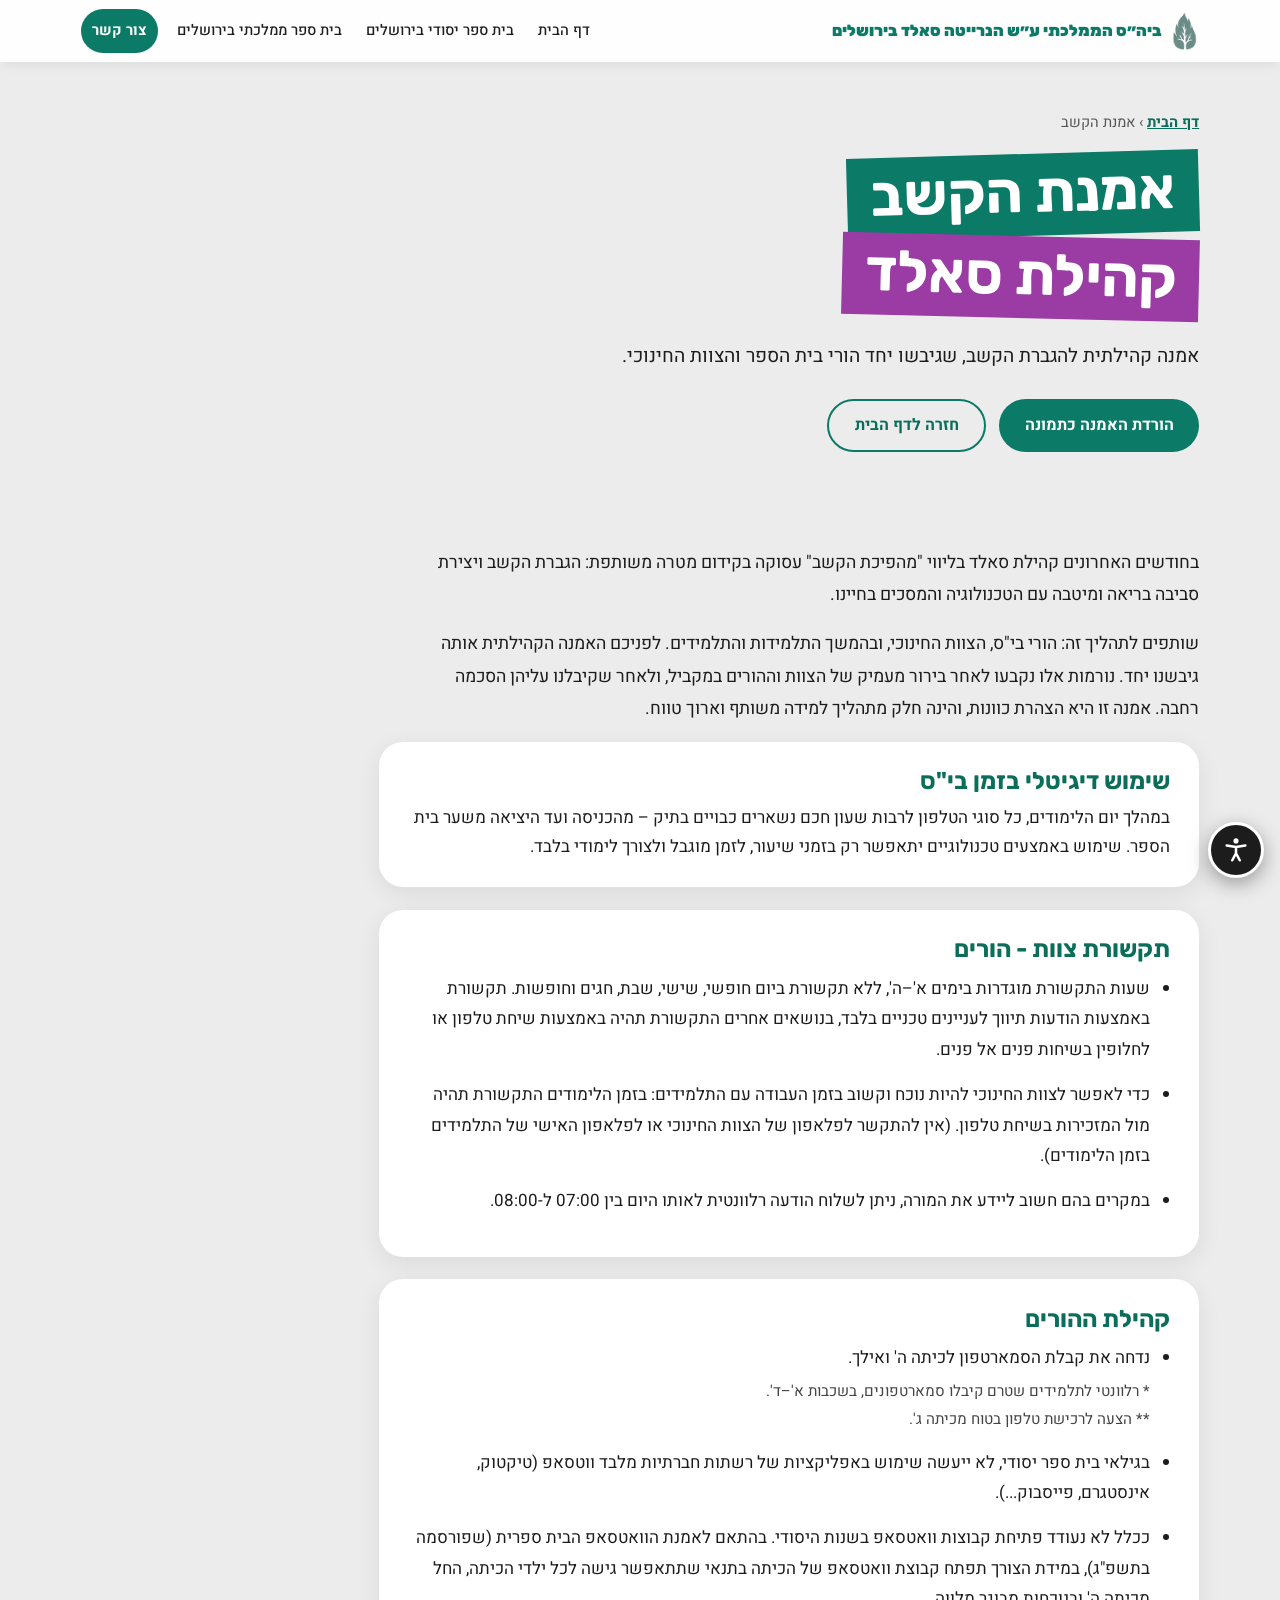
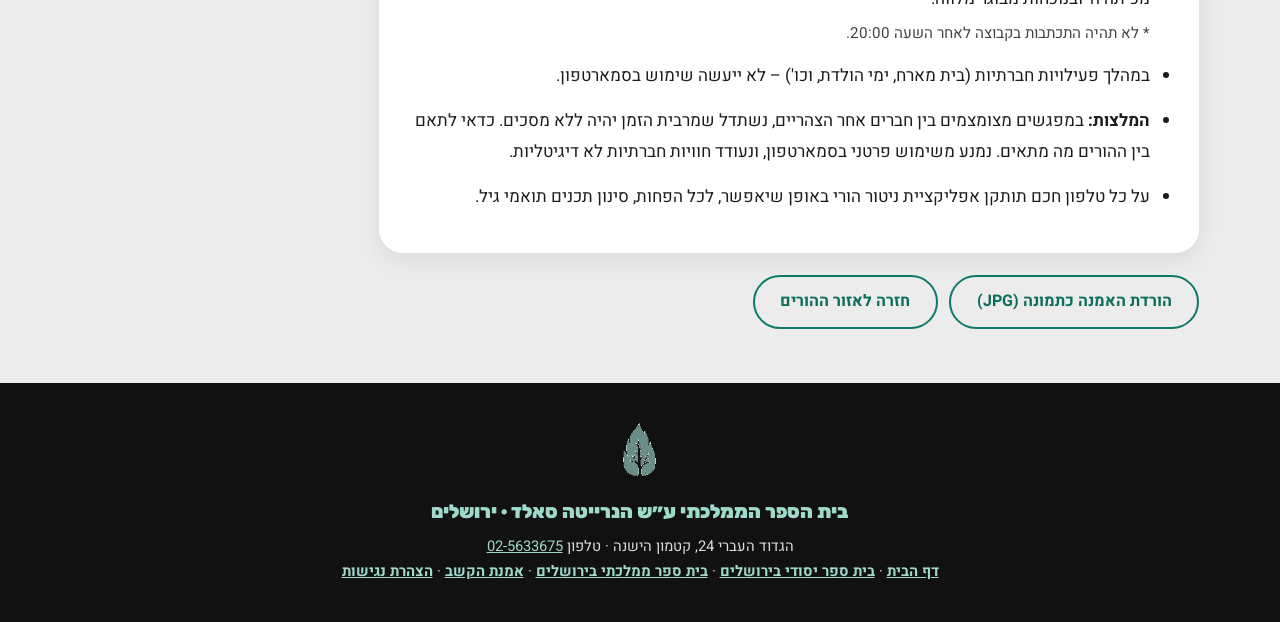
==== attention-charter/index.html @ d6e8f900 "אמנת הקשב: עמוד נגיש עם הטקסט המלא, הורדת התמונה, וקישור מאזור ההורים Co-Authored-By: Claude Sonnet " ====
<!DOCTYPE html>
<html lang="he" dir="rtl">
<head>
<meta charset="UTF-8">
<meta name="viewport" content="width=device-width, initial-scale=1.0">
<title>אמנת הקשב | קהילת סאלד, ירושלים</title>
<meta name="description" content="אמנת הקשב של קהילת סאלד: אמנה קהילתית של הורים וצוות להגברת הקשב ולשימוש בריא בטכנולוגיה ובמסכים, בליווי &quot;מהפיכת הקשב&quot;.">
<link rel="canonical" href="https://szold-school.org/attention-charter/">
<meta name="robots" content="index,follow,max-image-preview:large">
<meta name="theme-color" content="#0b7a66">
<meta property="og:type" content="website">
<meta property="og:locale" content="he_IL">
<meta property="og:site_name" content="בית הספר הממלכתי ע״ש הנרייטה סאלד">
<meta property="og:title" content="אמנת הקשב | קהילת סאלד, ירושלים">
<meta property="og:description" content="אמנת הקשב של קהילת סאלד: אמנה קהילתית של הורים וצוות להגברת הקשב ולשימוש בריא בטכנולוגיה ובמסכים, בליווי &quot;מהפיכת הקשב&quot;.">
<meta property="og:url" content="https://szold-school.org/attention-charter/">
<meta property="og:image" content="https://szold-school.org/og-image.jpg">
<meta name="twitter:card" content="summary_large_image">
<link rel="icon" href="/assets/leaf.png">
<link rel="preconnect" href="https://fonts.googleapis.com">
<link href="https://fonts.googleapis.com/css2?family=Heebo:wght@300;400;500;700;900&family=Rubik:wght@500;700;900&display=swap" rel="stylesheet">
<link rel="stylesheet" href="/assets/site.css">
<script type="application/ld+json">{"@context": "https://schema.org", "@type": "WebPage", "@id": "https://szold-school.org/attention-charter/#page", "url": "https://szold-school.org/attention-charter/", "name": "אמנת הקשב | קהילת סאלד, ירושלים", "description": "אמנת הקשב של קהילת סאלד: אמנה קהילתית של הורים וצוות להגברת הקשב ולשימוש בריא בטכנולוגיה ובמסכים, בליווי \"מהפיכת הקשב\".", "inLanguage": "he", "isPartOf": {"@id": "https://szold-school.org/#school"}, "about": {"@id": "https://szold-school.org/#school"}}</script>
<script type="application/ld+json">{"@context": "https://schema.org", "@type": "BreadcrumbList", "itemListElement": [{"@type": "ListItem", "position": 1, "name": "דף הבית", "item": "https://szold-school.org/"}, {"@type": "ListItem", "position": 2, "name": "אמנת הקשב", "item": "https://szold-school.org/attention-charter/"}]}</script>
</head>
<body>
<a class="skip-link" href="#main">דלגו לתוכן הראשי</a>
<nav aria-label="תפריט ראשי">
  <div class="nav-inner">
    <a class="brand" href="/">
      <img src="/assets/leaf.png" width="28" height="40" alt="">
      <span>ביה״ס הממלכתי ע״ש הנרייטה סאלד בירושלים</span>
    </a>
    <button class="hamburger" id="navToggle" aria-label="פתיחת תפריט" aria-expanded="false" aria-controls="navLinks" onclick="toggleNav()"><span aria-hidden="true">☰</span></button>
    <div class="nav-links" id="navLinks">
      <a href="/">דף הבית</a>
      <a href="/elementary-school-jerusalem/">בית ספר יסודי בירושלים</a>
      <a href="/state-school-jerusalem/">בית ספר ממלכתי בירושלים</a>
      <a href="/#join" class="cta">צור קשר</a>
    </div>
  </div>
</nav>
<main id="main" tabindex="-1">
<header class="sub-hero"><div class="wrap">
  <p class="crumbs"><a href="/">דף הבית</a> › אמנת הקשב</p>
  <h1><span class="band">אמנת הקשב</span><br><span class="band m">קהילת סאלד</span></h1>
  <p class="lead">אמנה קהילתית להגברת הקשב, שגיבשו יחד הורי בית הספר והצוות החינוכי.</p>
  <div class="sub-cta"><a class="btn" href="/assets/amanat-keshev.jpg" download>הורדת האמנה כתמונה</a><a class="btn ghost" href="/">חזרה לדף הבית</a></div>
</div></header>
<section class="sp charter"><div class="wrap"><div class="txt"><p>בחודשים האחרונים קהילת סאלד בליווי "מהפיכת הקשב" עסוקה בקידום מטרה משותפת: הגברת הקשב ויצירת סביבה בריאה ומיטבה עם הטכנולוגיה והמסכים בחיינו.</p><p>שותפים לתהליך זה: הורי בי"ס, הצוות החינוכי, ובהמשך התלמידות והתלמידים. לפניכם האמנה הקהילתית אותה גיבשנו יחד. נורמות אלו נקבעו לאחר בירור מעמיק של הצוות וההורים במקביל, ולאחר שקיבלנו עליהן הסכמה רחבה. אמנה זו היא הצהרת כוונות, והינה חלק מתהליך למידה משותף וארוך טווח.</p></div><div class="box"><h2>שימוש דיגיטלי בזמן בי"ס</h2><p>במהלך יום הלימודים, כל סוגי הטלפון לרבות שעון חכם נשארים כבויים בתיק – מהכניסה ועד היציאה משער בית הספר. שימוש באמצעים טכנולוגיים יתאפשר רק בזמני שיעור, לזמן מוגבל ולצורך לימודי בלבד.</p></div><div class="box"><h2>תקשורת צוות - הורים</h2><ul><li>שעות התקשורת מוגדרות בימים א'–ה', ללא תקשורת ביום חופשי, שישי, שבת, חגים וחופשות. תקשורת באמצעות הודעות תיווך לעניינים טכניים בלבד, בנושאים אחרים התקשורת תהיה באמצעות שיחת טלפון או לחלופין בשיחות פנים אל פנים.</li><li>כדי לאפשר לצוות החינוכי להיות נוכח וקשוב בזמן העבודה עם התלמידים: בזמן הלימודים התקשורת תהיה מול המזכירות בשיחת טלפון. (אין להתקשר לפלאפון של הצוות החינוכי או לפלאפון האישי של התלמידים בזמן הלימודים).</li><li>במקרים בהם חשוב ליידע את המורה, ניתן לשלוח הודעה רלוונטית לאותו היום בין 07:00 ל-08:00.</li></ul></div><div class="box"><h2>קהילת ההורים</h2><ul><li>נדחה את קבלת הסמארטפון לכיתה ה' ואילך.<span class="note">* רלוונטי לתלמידים שטרם קיבלו סמארטפונים, בשכבות א'–ד'.<br>** הצעה לרכישת טלפון בטוח מכיתה ג'.</span></li><li>בגילאי בית ספר יסודי, לא ייעשה שימוש באפליקציות של רשתות חברתיות מלבד ווטסאפ (טיקטוק, אינסטגרם, פייסבוק...).</li><li>ככלל לא נעודד פתיחת קבוצות וואטסאפ בשנות היסודי. בהתאם לאמנת הוואטסאפ הבית ספרית (שפורסמה בתשפ"ג), במידת הצורך תפתח קבוצת וואטסאפ של הכיתה בתנאי שתתאפשר גישה לכל ילדי הכיתה, החל מכיתה ה' ובנוכחות מבוגר מלווה.<span class="note">* לא תהיה התכתבות בקבוצה לאחר השעה 20:00.</span></li><li>במהלך פעילויות חברתיות (בית מארח, ימי הולדת, וכו') – לא ייעשה שימוש בסמארטפון.</li><li><b>המלצות:</b> במפגשים מצומצמים בין חברים אחר הצהריים, נשתדל שמרבית הזמן יהיה ללא מסכים. כדאי לתאם בין ההורים מה מתאים. נמנע משימוש פרטני בסמארטפון, ונעודד חוויות חברתיות לא דיגיטליות.</li><li>על כל טלפון חכם תותקן אפליקציית ניטור הורי באופן שיאפשר, לכל הפחות, סינון תכנים תואמי גיל.</li></ul></div><div class="more-links"><a class="btn ghost" href="/assets/amanat-keshev.jpg" download>הורדת האמנה כתמונה (JPG)</a><a class="btn ghost" href="/#parents">חזרה לאזור ההורים</a></div></div></section>

<section class="sp" hidden><div class="wrap"><div class="cta-band">
  <div><h2>רוצים להכיר את סאלד?</h2><p>השאירו פרטים ונחזור אליכם, או התקשרו ל-<a href="tel:+97225633675">02-5633675</a>.</p></div>
  <a class="btn" href="/#join">לטופס יצירת קשר</a>
</div></div></section>
</main>
<footer>
  <img class="leaf" src="/assets/leaf.png" alt="">
  <div class="foot-title">בית הספר הממלכתי ע״ש הנרייטה סאלד · ירושלים</div>
  <p>הגדוד העברי 24, קטמון הישנה · טלפון <a href="tel:+97225633675" style="color:var(--mint)">02-5633675</a></p>
  <p class="foot-links"><a href="/">דף הבית</a> · <a href="/elementary-school-jerusalem/">בית ספר יסודי בירושלים</a> · <a href="/state-school-jerusalem/">בית ספר ממלכתי בירושלים</a> · <a href="/attention-charter/">אמנת הקשב</a> · <a href="/#accessibility">הצהרת נגישות</a></p>
</footer>
<script src="/assets/sub.js"></script>
</body>
</html>
---- assets/site.css ----
/* ---------- CALENDAR ---------- */
.cal-wrap{background:#fff;border-radius:var(--radius);padding:1.2rem;box-shadow:0 3px 14px rgba(0,0,0,.07);margin-top:1.2rem}
.cal-head{display:flex;align-items:center;justify-content:space-between;margin-bottom:.8rem}
.cal-head h3{margin:0;color:var(--green);font-size:1.2rem}
.cal-nav{display:flex;gap:.4rem}
.cal-nav button{
  background:var(--mint);border:none;border-radius:10px;width:38px;height:38px;
  font-size:1.1rem;cursor:pointer;font-weight:700;color:var(--green-dark);
}
.cal-nav button:hover{background:var(--green);color:#fff}
.cal-grid{display:grid;grid-template-columns:repeat(7,1fr);gap:4px}
.cal-dow{text-align:center;font-weight:700;font-size:.8rem;color:#666;padding:.3rem 0}
.cal-cell{
  min-height:72px;background:#f6f6f6;border-radius:10px;padding:.3rem .35rem;
  font-size:.8rem;position:relative;cursor:pointer;transition:background .15s;
}
.cal-cell:hover{background:var(--mint)}
.cal-cell.other{opacity:.35}
.cal-cell.today{outline:3px solid var(--orange)}
.cal-cell .dnum{font-weight:700;font-size:.82rem}
.cal-event{
  background:var(--magenta);color:#fff;border-radius:6px;padding:1px 5px;
  font-size:.68rem;margin-top:2px;overflow:hidden;text-overflow:ellipsis;white-space:nowrap;
}
.cal-event.g{background:var(--green)}
.cal-legend{font-size:.82rem;color:#666;margin-top:.7rem}
/* ---- upcoming events banner ---- */
.upcoming-banner{
  background:linear-gradient(120deg,var(--green),var(--green-dark));
  border-radius:20px;padding:1.1rem 1.3rem;margin:1.2rem 0;
  box-shadow:0 8px 24px rgba(15,144,119,.28);
}
.upcoming-head{
  font-family:'Rubik';font-weight:900;color:#fff;font-size:1.15rem;margin-bottom:.7rem;
  display:flex;align-items:center;gap:.4rem;
}
.upcoming-list{display:flex;flex-wrap:wrap;gap:.6rem}
.upcoming-item{
  background:#fff;border-radius:14px;padding:.55rem .95rem;
  display:flex;align-items:center;gap:.7rem;box-shadow:0 3px 10px rgba(0,0,0,.12);
  font-size:.92rem;
}
.upcoming-item .date-badge{
  background:var(--magenta);color:#fff;border-radius:10px;padding:.25rem .6rem;
  font-family:'Rubik';font-weight:700;font-size:.8rem;text-align:center;line-height:1.25;white-space:nowrap;
}
.upcoming-item .date-badge small{display:block;font-weight:500;font-size:.68rem;opacity:.9}
.upcoming-item .ev-title{font-weight:700;color:var(--ink)}
.upcoming-item .ev-time{color:#666;font-size:.8rem}
.upcoming-empty{
  background:rgba(255,255,255,.18);border:1.5px dashed rgba(255,255,255,.6);
  color:#fff;border-radius:14px;padding:.55rem 1.1rem;font-weight:500;font-size:.95rem;
}
@media(max-width:640px){.upcoming-item{width:100%}}
@media(max-width:640px){.cal-cell{min-height:58px}.cal-event{font-size:.6rem}}

/* ---------- MODALS ---------- */
.modal-bg{
  position:fixed;inset:0;background:rgba(0,0,0,.45);display:none;
  align-items:center;justify-content:center;z-index:500;padding:1rem;
}
.modal-bg.show{display:flex}
.modal{
  background:#fff;border-radius:22px;padding:1.8rem;width:100%;max-width:430px;
  box-shadow:0 20px 60px rgba(0,0,0,.25);max-height:88vh;overflow-y:auto;
}
.modal h3{color:var(--green);margin-bottom:1rem;font-size:1.3rem}
.modal label{display:block;font-weight:700;font-size:.88rem;margin:.7rem 0 .25rem}
.modal input,.modal textarea,.modal select{
  width:100%;padding:.6rem .8rem;border:2px solid #e2e2e2;border-radius:12px;
  font-family:'Heebo';font-size:.95rem;
}
.modal input:focus,.modal textarea:focus{outline:none;border-color:var(--green)}
.btn{
  background:var(--green);color:#fff;border:none;border-radius:999px;
  padding:.65rem 1.5rem;font-family:'Heebo';font-weight:700;font-size:.95rem;cursor:pointer;
}
.btn:hover{background:var(--green-dark)}
.btn.magenta{background:var(--magenta)}
.btn.ghost{background:#eee;color:#444}
.btn.danger{background:#d3495a}
.modal .btn-row{display:flex;gap:.6rem;margin-top:1.2rem;flex-wrap:wrap}
.err-msg{color:#c22;font-size:.85rem;margin-top:.5rem;min-height:1.2em}

/* ---------- ADMIN ---------- */
#adminPanel{display:none}
#adminPanel.show{display:block}
.admin-bar{
  background:var(--magenta);color:#fff;border-radius:16px;padding:.8rem 1.2rem;
  display:flex;justify-content:space-between;align-items:center;flex-wrap:wrap;gap:.6rem;margin-bottom:1.2rem;
}
.event-row{
  background:#fff;border-radius:12px;padding:.6rem 1rem;display:flex;
  justify-content:space-between;align-items:center;margin-bottom:.5rem;gap:.6rem;flex-wrap:wrap;
}
.event-row .meta{font-size:.9rem}
.event-row .meta b{color:var(--green)}
.event-row button{font-size:.8rem;padding:.35rem .9rem}

/* ---------- CHATBOT ---------- */
#chatFab{
  position:fixed;bottom:1.4rem;left:1.4rem;z-index:400;
  width:62px;height:62px;border-radius:50%;border:none;cursor:pointer;
  background:var(--green);color:#fff;font-size:1.7rem;box-shadow:0 8px 24px rgba(15,144,119,.45);
  transition:transform .2s;
}
#chatFab:hover{transform:scale(1.08)}
#chatBox{
  position:fixed;bottom:1.4rem;left:1.4rem;z-index:450;width:min(370px,92vw);
  height:min(540px,80vh);background:#fff;border-radius:22px;box-shadow:0 18px 60px rgba(0,0,0,.28);
  display:none;flex-direction:column;overflow:hidden;
}
#chatBox.open{display:flex}
.chat-head{background:var(--green);color:#fff;padding:.9rem 1.1rem;display:flex;justify-content:space-between;align-items:center}
.chat-head b{font-family:'Rubik'}
.chat-head button{background:none;border:none;color:#fff;font-size:1.3rem;cursor:pointer}
.chat-msgs{flex:1;overflow-y:auto;padding:1rem;display:flex;flex-direction:column;gap:.6rem;background:#f6f6f6}
.msg{max-width:85%;padding:.55rem .9rem;border-radius:16px;font-size:.9rem;line-height:1.55;white-space:pre-wrap}
.msg.bot{background:#fff;border:1.5px solid var(--mint);align-self:flex-start;border-bottom-right-radius:4px}
.msg.user{background:var(--magenta);color:#fff;align-self:flex-end;border-bottom-left-radius:4px}
.msg.typing{color:#666;font-style:italic}
.chat-input{display:flex;gap:.5rem;padding:.7rem;border-top:1px solid #eee;background:#fff}
.chat-input input{flex:1;border:2px solid #e4e4e4;border-radius:999px;padding:.55rem 1rem;font-family:'Heebo';font-size:.9rem}
.chat-input input:focus{outline:none;border-color:var(--green)}
.chat-input button{background:var(--orange);border:none;border-radius:50%;width:42px;height:42px;font-size:1.1rem;cursor:pointer;color:#fff}

/* ---------- FOOTER ---------- */
footer{
  background:var(--ink);color:#ddd;text-align:center;padding:2.4rem 1.2rem;
}
footer .foot-title{font-family:'Rubik';font-weight:900;color:var(--mint);font-size:1.2rem;margin-bottom:.4rem}
footer p{font-size:.9rem}
footer .stars{font-size:1.4rem;letter-spacing:.5rem;margin-bottom:.6rem}
.toast{
  position:fixed;bottom:6rem;right:50%;transform:translateX(50%);
  background:var(--green);color:#fff;padding:.7rem 1.4rem;border-radius:999px;
  box-shadow:var(--shadow);z-index:600;display:none;font-weight:700;
}

:root{
  --green:#0b7a66;--green-dark:#0b6e5b;--mint:#9fd9c9;--magenta:#9a3ca4;--magenta-light:#c77fd0;
  --orange:#f2a93b;--purple-soft:#cfa8e6;--paper:#ececec;--paper-dark:#e2e2e2;--ink:#1c1c1c;--white:#fff;
  --radius:18px;--shadow:0 6px 24px rgba(0,0,0,.08);--wrap:1160px;
}
*{margin:0;padding:0;box-sizing:border-box}
html{scroll-behavior:smooth;scroll-padding-top:76px}
body{font-family:'Heebo',sans-serif;color:var(--ink);background:var(--paper);line-height:1.7;overflow-x:hidden;font-size:1.0625rem}
h1,h2,h3,h4{font-family:'Rubik',sans-serif;line-height:1.2}
img{max-width:100%}
a{color:var(--green-dark)}

.wrap{max-width:var(--wrap);margin:0 auto;padding:0 1.3rem}
section{padding:5rem 0;position:relative}
.band{display:inline-block;background:var(--green);color:#fff;padding:.05em .4em .12em;transform:rotate(-1.6deg);-webkit-box-decoration-break:clone;box-decoration-break:clone}
.band.m{background:var(--magenta);transform:rotate(1.4deg)}
.band.o{background:var(--orange);color:var(--ink);transform:rotate(-1deg)}
.band.p{background:var(--purple-soft);color:var(--ink);transform:rotate(1deg)}
h2.sec{font-weight:900;font-size:clamp(1.9rem,4.2vw,3rem);margin-bottom:1.1rem}
.kicker{font-size:1.15rem;max-width:40rem;margin-bottom:2rem;color:#333}
.stk{position:absolute;background-repeat:no-repeat;background-size:contain;background-position:center;pointer-events:none}
.s-quote{background-image:url("data:,")}
.s-quote2{background-image:url("data:,")}
.s-bubble{background-image:url("data:,")}
.s-star{background-image:url("data:,")}
.s-star2{background-image:url("data:,")}
.s-pencil{background-image:url("data:,")}
.s-finger{background-image:url("data:,")}
.btn{background:var(--green);color:#fff;border:none;border-radius:999px;padding:.7rem 1.6rem;font-family:'Heebo';font-weight:700;font-size:1rem;cursor:pointer;text-decoration:none;display:inline-block;transition:background .2s,transform .2s}
.btn:hover{background:var(--green-dark)}
.btn.big{padding:.95rem 2rem;font-size:1.1rem}
.btn.magenta{background:var(--magenta)}.btn.magenta:hover{background:#8a3693}
.btn.orange{background:var(--orange);color:var(--ink)}.btn.orange:hover{background:#e29a2a}
.btn.ghost{background:#eee;color:#444}.btn.ghost:hover{background:#ddd}
.btn.line{background:transparent;color:var(--green-dark);box-shadow:inset 0 0 0 2.5px var(--green)}.btn.line:hover{background:var(--green);color:#fff}
.btn.danger{background:#d3495a}

/* NAV */
nav{position:sticky;top:0;z-index:200;background:rgba(255,255,255,.94);backdrop-filter:blur(8px);box-shadow:0 2px 12px rgba(0,0,0,.07)}
.nav-inner{max-width:var(--wrap);margin:0 auto;display:flex;align-items:center;justify-content:space-between;padding:.55rem 1.3rem;gap:1rem}
.brand{display:flex;align-items:center;gap:.6rem;font-family:'Rubik';font-weight:900;color:var(--green);font-size:1.05rem;cursor:pointer;line-height:1.2;font-size:1rem;max-width:23rem}
@media(max-width:620px){.brand{font-size:.85rem;max-width:15rem}}
.brand small{display:block;font-family:'Heebo';font-weight:500;color:#666;font-size:.72rem}
.nav-links{display:flex;gap:.1rem;align-items:center}
.nav-links a{text-decoration:none;color:var(--ink);font-weight:500;font-size:.92rem;padding:.45rem .7rem;border-radius:999px;transition:background .2s,color .2s;white-space:nowrap}
.nav-links a:hover{background:var(--mint);color:var(--green-dark)}
.nav-links a.cta{background:var(--green);color:#fff;font-weight:700;margin-inline-start:.4rem}
.nav-links a.cta:hover{background:var(--green-dark)}
.hamburger{display:none;background:none;border:none;font-size:1.8rem;color:var(--green);cursor:pointer}
@media(max-width:1020px){
 .hamburger{display:block}
 .nav-links{display:none;position:absolute;top:100%;right:0;left:0;background:#fff;flex-direction:column;align-items:stretch;padding:1rem;box-shadow:0 12px 24px rgba(0,0,0,.12)}
 .nav-links.open{display:flex}
 .nav-links a{padding:.7rem 1rem}
 .nav-links a.cta{margin:.4rem 0 0;text-align:center}
}

/* HERO */
.hero{padding:3.2rem 0 4.5rem;overflow:hidden;background:var(--paper)}
.hero-grid{display:grid;grid-template-columns:1.15fr .85fr;gap:2.5rem;align-items:center}
.hero .welcome{font-family:'Rubik';font-weight:500;font-size:1.25rem;color:var(--magenta);margin-bottom:.8rem}
.hero h1{font-weight:900;font-size:clamp(2.3rem,5.6vw,4.4rem);line-height:1.18;margin-bottom:1.4rem}
.hero h1 .band{margin-bottom:.35rem}
.hero p.sub{font-size:1.25rem;max-width:34rem;margin-bottom:1.8rem;color:#2b2b2b}
.hero-cta{display:flex;gap:.8rem;flex-wrap:wrap}
.hero-art{position:relative;min-height:440px}
.logo-card{position:absolute;top:0;inset-inline-start:0;background:#fff;border-radius:26px;padding:1rem 1.2rem;box-shadow:var(--shadow);transform:rotate(2.5deg);width:60%}
.logo-card img{display:block;width:100%;height:auto}
.portrait-blob{position:absolute;bottom:0;inset-inline-end:2%;width:62%;aspect-ratio:1;background:var(--magenta);border-radius:48% 52% 46% 54%/55% 45% 55% 45%}
.portrait-blob img{position:absolute;bottom:0;left:50%;transform:translateX(-50%);height:108%;width:auto;filter:drop-shadow(0 8px 14px rgba(0,0,0,.25))}
.portrait-cap{position:absolute;bottom:-.2rem;inset-inline-start:0;background:var(--orange);color:var(--ink);padding:.35rem .9rem;border-radius:10px;font-family:'Rubik';font-weight:700;font-size:.95rem;transform:rotate(-2deg);z-index:2}
.hero .s-quote{width:70px;height:70px;top:46%;inset-inline-start:2%}
.hero .s-star{width:64px;height:64px;top:-4px;inset-inline-end:2%}
.hero .s-bubble{width:84px;height:84px;bottom:6%;inset-inline-start:30%}
.hero .s-pencil{width:56px;height:140px;top:2%;inset-inline-start:50%;transform:rotate(18deg);display:none}

/* NEXT UP strip */
.nextup{background:var(--green);color:#fff;padding:1.1rem 0}
.nextup .wrap{display:flex;align-items:center;gap:1.2rem;flex-wrap:wrap}

.nextup .upcoming-list{flex:1}
.nextup .upcoming-item{box-shadow:none;padding:.4rem .8rem}
.nextup .more{color:#fff;font-weight:700;white-space:nowrap}

/* STATS */
.stats{padding:3.4rem 0 1rem}
.stats-grid{display:grid;grid-template-columns:repeat(4,1fr);gap:1.2rem}
.stat{border-radius:24px;padding:1.5rem 1.3rem;color:#fff;min-height:150px;display:flex;flex-direction:column;justify-content:flex-end}
.stat b{font-family:'Rubik';font-weight:900;font-size:3.2rem;line-height:1}
.stat span{font-weight:500;font-size:1.02rem;margin-top:.35rem}
.stat:nth-child(1){background:var(--magenta);transform:rotate(-1.2deg)}
.stat:nth-child(2){background:var(--green);transform:rotate(.9deg)}
.stat:nth-child(3){background:var(--orange);color:var(--ink);transform:rotate(-.7deg)}
.stat:nth-child(4){background:var(--purple-soft);color:var(--ink);transform:rotate(1.2deg)}

/* WHY */
.why-grid{display:grid;grid-template-columns:repeat(12,1fr);gap:1.2rem}
.why{border-radius:24px;padding:1.8rem;background:#fff;box-shadow:var(--shadow)}
.why h3{font-size:1.45rem;margin-bottom:.5rem;color:var(--green-dark)}
.why:nth-child(1){grid-column:span 7;background:var(--green);color:#fff}
.why:nth-child(1) h3{color:#fff;font-size:2rem}
.why:nth-child(1) p{font-size:1.15rem}
.why:nth-child(2){grid-column:span 5}
.why:nth-child(3){grid-column:span 5}
.why:nth-child(4){grid-column:span 7;background:var(--purple-soft)}
.why:nth-child(4) h3{color:var(--ink)}

/* PLACE */
.place{background:#fff}
.place-grid{display:grid;grid-template-columns:1fr 1fr;gap:3rem;align-items:start}
.place p{margin-bottom:1rem}
.chips{display:flex;flex-wrap:wrap;gap:.6rem}
.chip{background:var(--mint);color:#064c3e;padding:.4rem 1rem;border-radius:999px;font-weight:700;font-size:.95rem}
.chip.o{background:#fbe2b5;color:#7a4a00}.chip.m{background:#ecd3f0;color:#6e2a76}.chip.g{background:var(--green);color:#fff}
.place-list{display:grid;gap:.8rem;margin-top:1rem}
.place-card{background:var(--paper);border-radius:18px;padding:1rem 1.2rem;border-inline-start:8px solid var(--orange)}
.place-card:nth-child(2){border-color:var(--magenta)}.place-card:nth-child(3){border-color:var(--green)}
.place-card b{font-family:'Rubik';display:block;margin-bottom:.1rem}
.pedagogy{margin-top:3rem}
.pedagogy h3{font-size:1.5rem;margin-bottom:1rem}

/* CHILDREN */
.committees{display:grid;grid-template-columns:repeat(7,1fr);gap:1rem;margin:2rem 0}
.committee{background:#fff;border-radius:22px;padding:1rem .5rem .9rem;text-align:center;font-family:'Rubik';font-weight:700;font-size:.95rem;box-shadow:var(--shadow);transition:transform .2s}
.committee:hover{transform:translateY(-4px) rotate(-1.5deg)}
.committee .tile{width:78px;height:78px;border-radius:50%;margin:0 auto .5rem;display:flex;align-items:center;justify-content:center}
.committee .tile img{width:52px;height:52px;object-fit:contain}
.committee:nth-child(3n+1) .tile{background:var(--mint)}
.committee:nth-child(3n+2) .tile{background:#fbe2b5}
.committee:nth-child(3n) .tile{background:#ecd3f0}
.two-col{display:grid;grid-template-columns:1fr 1fr;gap:1.4rem}
.note-card{background:#fff;border-radius:22px;padding:1.6rem;box-shadow:var(--shadow)}
.note-card h3{color:var(--magenta);font-size:1.35rem;margin-bottom:.5rem}
.mentor{display:flex;flex-wrap:wrap;gap:.5rem;margin-top:.8rem;align-items:center}
.mentor span{background:var(--paper);border-radius:12px;padding:.25rem .7rem;font-weight:700;font-size:.92rem}
.mentor i{font-style:normal;color:var(--magenta);font-weight:900}

/* GVANIM */
.gvanim{background:var(--green);color:#fff;overflow:hidden}
.gvanim h2.sec .band{background:#fff;color:var(--green-dark)}
.gvanim .kicker{color:#eafff9}
.gv-grid{display:grid;grid-template-columns:repeat(5,1fr);gap:1rem;margin:2rem 0 1.6rem}
.gv{background:#fff;color:var(--ink);border-radius:24px;padding:1.2rem .6rem;text-align:center;font-family:'Rubik';font-weight:700}
.gv img{width:70px;height:70px;object-fit:contain;display:block;margin:0 auto .5rem}
.gv:nth-child(odd){transform:rotate(-1.5deg)}.gv:nth-child(even){transform:rotate(1.2deg)}
.sched{display:flex;gap:.8rem;flex-wrap:wrap}
.sched div{background:rgba(255,255,255,.16);border:2px solid rgba(255,255,255,.5);border-radius:16px;padding:.7rem 1.2rem;font-weight:700}
.gvanim .s-star{width:70px;height:70px;top:30px;inset-inline-start:4%;opacity:.95}

/* PROGRAMS */
.prog-grid{display:grid;grid-template-columns:repeat(4,1fr);gap:1.1rem;margin-top:1.5rem}
.prog{background:#fff;border-radius:22px;padding:1.4rem;box-shadow:var(--shadow);position:relative;overflow:hidden}
.prog::before{content:"";position:absolute;top:0;right:0;left:0;height:10px;background:var(--green)}
.prog:nth-child(2)::before{background:var(--magenta)}.prog:nth-child(3)::before{background:var(--orange)}.prog:nth-child(4)::before{background:var(--purple-soft)}
.prog h3{font-size:1.3rem;margin:.4rem 0 .5rem;color:var(--green-dark)}
.prog p{font-size:.95rem}
.extras{display:grid;grid-template-columns:1fr 1fr;gap:1.2rem;margin-top:1.5rem}

/* HERITAGE */
.heritage{background:var(--magenta);color:#fff;overflow:hidden}
.heritage-grid{display:grid;grid-template-columns:.7fr 1.3fr;gap:3rem;align-items:center}
.heritage .pic{position:relative;justify-self:center;width:min(320px,70%)}
.heritage .pic::before{content:"";position:absolute;inset:6% -8% -4% 8%;background:var(--orange);border-radius:42% 58% 52% 48%/50% 42% 58% 50%}
.heritage .pic img{position:relative;width:100%;filter:drop-shadow(0 10px 18px rgba(0,0,0,.3))}
.heritage h2.sec .band{background:#fff;color:var(--magenta)}
.heritage p{font-size:1.1rem;margin-bottom:1rem}
.heritage .years{font-family:'Rubik';font-weight:700;color:#ffe3b0;margin-bottom:.4rem}
.heritage blockquote{font-family:'Rubik';font-weight:700;font-size:1.35rem;margin-top:1.4rem;padding-inline-start:1rem;border-inline-start:6px solid var(--orange)}
.heritage .s-quote2{width:80px;height:80px;bottom:30px;inset-inline-end:4%}

/* MANAGEMENT */
.mgmt-grid{display:grid;grid-template-columns:1fr 1fr;gap:1.4rem;align-items:start}
.letter{background:#fff;border-radius:24px;padding:2rem;box-shadow:var(--shadow);position:relative}
.letter h3{font-size:1.5rem;color:var(--green-dark);margin-bottom:.8rem}
.letter p{margin-bottom:.8rem}
.letter .sig{font-weight:700;color:var(--magenta)}
.letter details summary{cursor:pointer;font-weight:700;color:var(--green-dark);margin:.3rem 0 .8rem}
.news{background:var(--orange);border-radius:24px;padding:2rem;color:var(--ink)}
.news h3{font-size:1.5rem;margin-bottom:.8rem}
.news ul{list-style:none;display:grid;gap:.7rem}
.news li{background:rgba(255,255,255,.55);border-radius:14px;padding:.6rem 1rem;font-weight:500}
.news li b{font-family:'Rubik'}

/* STAFF + CONTACTS */
.staff{background:#fff}
.staff-cols{display:grid;grid-template-columns:1fr 1fr;gap:1.4rem;margin:1.5rem 0 2.5rem}
.staff-box{background:var(--paper);border-radius:22px;padding:1.5rem}
.staff-box h4{color:var(--green-dark);font-size:1.2rem;margin-bottom:.6rem}
.staff-box ul{list-style:none;font-size:.95rem}
.staff-box li{padding:.18rem 0;border-bottom:1px dashed #ccc}
.dir-head{display:flex;align-items:end;justify-content:space-between;gap:1rem;flex-wrap:wrap;margin-bottom:1rem}
.dir-head h3{font-size:1.7rem}
.dir-search{flex:1;min-width:240px;max-width:420px;border:3px solid var(--green);border-radius:999px;padding:.7rem 1.3rem;font-family:'Heebo';font-size:1rem;background:#fff}
.dir-search:focus{outline:none;border-color:var(--magenta)}
.dir-grid{display:grid;grid-template-columns:repeat(3,1fr);gap:.8rem}
.person{background:var(--paper);border-radius:16px;padding:.8rem 1rem;display:flex;flex-direction:column;gap:.1rem}
.person b{font-family:'Rubik'}
.person span{font-size:.9rem;color:#555}
.person a{font-weight:700;text-decoration:none;color:var(--green-dark);margin-top:.15rem;width:fit-content}
.person a:hover{text-decoration:underline}
.dir-note{font-size:.88rem;color:#666;margin-top:1rem}
.dir-empty{grid-column:1/-1;background:var(--paper);border-radius:16px;padding:1rem;font-weight:700}

/* PARENTS */
.parents-grid{display:grid;grid-template-columns:1fr 1fr;gap:3rem;align-items:start}
.parents .quote{background:#fff;border-radius:24px;padding:2rem;box-shadow:var(--shadow);position:relative}
.parents .quote p{margin-bottom:.8rem}
.parents .quote .sig{font-weight:700;color:var(--magenta)}
.parents h3{font-size:1.5rem;margin-bottom:.7rem}
.parents p{margin-bottom:1rem}
.fb-card{display:flex;align-items:center;gap:1rem;background:#fff;border-radius:22px;padding:1.2rem 1.4rem;box-shadow:var(--shadow);margin-top:1.5rem;flex-wrap:wrap}

/* RULES */
.rules{background:#fff}
.acc{display:grid;gap:.7rem;margin-top:1.5rem;max-width:860px}
.acc details{background:var(--paper);border-radius:18px;padding:.2rem 1.3rem}
.acc summary{cursor:pointer;font-family:'Rubik';font-weight:700;font-size:1.12rem;padding:.9rem 0;list-style:none;display:flex;justify-content:space-between;align-items:center;gap:1rem}
.acc summary::-webkit-details-marker{display:none}
.acc summary::after{content:"+";font-size:1.6rem;color:var(--magenta);font-weight:900;transition:transform .2s}
.acc details[open] summary::after{transform:rotate(45deg)}
.acc details p{padding-bottom:1rem}
.values{display:flex;flex-wrap:wrap;gap:.5rem;margin:.2rem 0 1rem}

/* JOIN */
.join{background:var(--ink);color:#fff;overflow:hidden}
.join-grid{display:grid;grid-template-columns:1.1fr .9fr;gap:3rem;align-items:center}
.join h2.sec .band{background:var(--orange);color:var(--ink)}
.join p.kicker{color:#ddd}
.contact-list{list-style:none;display:grid;gap:.8rem;margin:1.5rem 0}
.contact-list li{display:flex;gap:.9rem;align-items:center;font-size:1.05rem}
.contact-list .ci{width:44px;height:44px;border-radius:50%;background:var(--green);display:flex;align-items:center;justify-content:center;font-size:1.2rem;flex:none}
.contact-list a{color:#fff;font-weight:700}
.qr-card{background:#fff;color:var(--ink);border-radius:28px;padding:1.6rem;text-align:center;transform:rotate(1.6deg);box-shadow:0 20px 50px rgba(0,0,0,.4);justify-self:center;max-width:340px;width:100%}
.qr-card h3{font-size:1.4rem;color:var(--green-dark);margin-bottom:.8rem}
.qr-card .qr{width:100%;max-width:240px;height:auto;display:block;margin:0 auto .8rem}
.qr-card p{font-size:.95rem;margin-bottom:.8rem}
.join .s-finger{width:70px;height:82px;top:24px;inset-inline-end:3%;opacity:.9}

footer{background:#111;color:#ddd;text-align:center;padding:2.4rem 1.2rem}
footer img.leaf{width:40px;margin-bottom:.5rem}
footer .foot-title{font-family:'Rubik';font-weight:900;color:var(--mint);font-size:1.2rem;margin-bottom:.3rem}
footer p{font-size:.92rem}
footer .adm{background:none;border:none;color:#aaa;cursor:pointer;font-family:'Heebo';font-size:.9rem;text-decoration:underline;margin-top:.8rem}
footer .adm:hover{color:#fff}

/* CALENDAR (section) */
.cal-sec{background:var(--paper)}
.cal-wrap{background:#fff;border-radius:22px;padding:1.2rem;box-shadow:var(--shadow)}
#adminPanel{display:none;padding:3rem 0}
#adminPanel.show{display:block}
.admin-bar{background:var(--magenta);color:#fff;border-radius:16px;padding:.8rem 1.2rem;display:flex;justify-content:space-between;align-items:center;flex-wrap:wrap;gap:.6rem;margin-bottom:1.2rem}
.event-row{background:#fff;border-radius:12px;padding:.6rem 1rem;display:flex;justify-content:space-between;align-items:center;margin-bottom:.5rem;gap:.6rem;flex-wrap:wrap}
.event-row .meta{font-size:.9rem}.event-row .meta b{color:var(--green)}
.event-row button{font-size:.8rem;padding:.35rem .9rem}

@media(max-width:1020px){
 section{padding:3.6rem 0}
 .hero-grid,.place-grid,.heritage-grid,.mgmt-grid,.parents-grid,.join-grid,.two-col,.staff-cols,.extras{grid-template-columns:1fr}
 .hero-art{min-height:380px;max-width:480px;margin:0 auto;width:100%}
 .stats-grid,.prog-grid{grid-template-columns:1fr 1fr}
 .committees{grid-template-columns:repeat(4,1fr)}
 .gv-grid{grid-template-columns:repeat(3,1fr)}
 .dir-grid{grid-template-columns:1fr 1fr}
 .why:nth-child(n){grid-column:span 12}
}
@media(max-width:620px){
 body{font-size:1rem}
 .committees{grid-template-columns:repeat(3,1fr);gap:.6rem}
 .committee{font-size:.8rem;padding:.7rem .3rem}
 .committee .tile{width:60px;height:60px}.committee .tile img{width:40px;height:40px}
 .stats-grid,.prog-grid,.dir-grid{grid-template-columns:1fr}
 .stats-grid{grid-template-columns:1fr 1fr}
 .stat b{font-size:2.5rem}
 .gv-grid{grid-template-columns:1fr 1fr}
 .hero-art{min-height:340px}
 .brand small{display:none}
 .hero-cta .btn{flex:1;text-align:center}
}
@media(prefers-reduced-motion:reduce){html{scroll-behavior:auto}*{transition:none!important}}

.form-card{background:#fff;color:var(--ink);border-radius:28px;padding:2rem;margin-top:3rem;box-shadow:0 20px 50px rgba(0,0,0,.35);position:relative}
.form-card h3{font-size:1.6rem;color:var(--green-dark);margin-bottom:.3rem}
.form-card .fnote{color:#555;font-size:.92rem;margin-bottom:1.2rem}
.f-grid{display:grid;grid-template-columns:1fr 1fr;gap:1rem;margin-bottom:1rem}
.f-grid label{display:block;font-weight:700;font-size:.92rem}
.f-grid label.wide{grid-column:1/-1}
.f-grid input,.f-grid select,.f-grid textarea{display:block;width:100%;margin-top:.3rem;padding:.7rem .9rem;border:2px solid #ddd;border-radius:14px;font-family:'Heebo';font-size:1rem;background:#fafafa}
.f-grid input:focus,.f-grid select:focus,.f-grid textarea:focus{outline:none;border-color:var(--green);background:#fff}
.f-grid .bad{border-color:#d3495a}
.f-msg{min-height:1.4em;font-weight:700;margin-bottom:.8rem}
.f-msg.ok{color:var(--green-dark)}.f-msg.err{color:#c22}
@media(max-width:620px){.f-grid{grid-template-columns:1fr}.form-card{padding:1.4rem}}
/* ===== CMS ===== */
[data-del]{display:none!important}
.gallery{background:#fff}
.gal-grid{display:grid;grid-template-columns:repeat(3,1fr);gap:1rem}
.gal-item{position:relative;border-radius:20px;overflow:hidden;background:var(--paper);box-shadow:var(--shadow)}
.gal-item img{display:block;width:100%;aspect-ratio:4/3;object-fit:cover;cursor:zoom-in}
.gal-item figcaption{padding:.6rem .9rem;font-weight:500;font-size:.95rem}
.gal-del{position:absolute;top:.5rem;inset-inline-start:.5rem;background:#d3495a;color:#fff;border:none;border-radius:50%;width:34px;height:34px;cursor:pointer;font-size:1rem}
.gal-cap{width:100%;border:none;border-top:2px solid #ddd;padding:.6rem .9rem;font-family:'Heebo';font-size:.92rem}
.gal-empty{margin-top:.8rem;color:#555}
#galAdmin{margin-top:1.2rem}
.lb-inner{max-width:min(960px,94vw);text-align:center;color:#fff}
.lb-inner img{max-width:100%;max-height:80vh;border-radius:14px;display:block;margin:0 auto .6rem}
#lightbox{cursor:zoom-out}
@media(max-width:1020px){.gal-grid{grid-template-columns:1fr 1fr}}
@media(max-width:620px){.gal-grid{grid-template-columns:1fr}}

body.cms-edit{padding-bottom:140px}
body.cms-edit [contenteditable="true"]{outline:2px dashed rgba(164,68,173,.55);outline-offset:3px;cursor:text;border-radius:4px}
body.cms-edit [contenteditable="true"]:focus{outline:2px solid var(--magenta);background:rgba(207,168,230,.18)}
body.cms-edit .cms-cont{position:relative}
.cms-x{position:absolute;top:6px;inset-inline-start:6px;z-index:5;width:28px;height:28px;border-radius:50%;border:none;background:#d3495a;color:#fff;cursor:pointer;font-size:.85rem;line-height:1;opacity:.92}
.cms-x:hover{opacity:1;transform:scale(1.1)}
body.cms-edit img.cms-img{outline:3px dashed var(--orange);outline-offset:4px;cursor:pointer}
body.cms-edit .nextup,body.cms-edit .hero-cta{pointer-events:auto}
#cmsBar{position:fixed;bottom:0;right:0;left:0;z-index:700;background:#1c1c1c;color:#fff;padding:.7rem 1rem;box-shadow:0 -6px 24px rgba(0,0,0,.35)}
.cms-row{max-width:1300px;margin:0 auto;display:flex;flex-wrap:wrap;gap:.6rem .9rem;align-items:center}
.cms-who{font-family:'Rubik';color:var(--mint)}
.cms-grp{display:flex;flex-wrap:wrap;gap:.35rem}
#cmsBar button{background:#333;color:#fff;border:none;border-radius:999px;padding:.45rem .9rem;font-family:'Heebo';font-weight:500;font-size:.88rem;cursor:pointer}
#cmsBar button:hover{background:#4a4a4a}
#cmsBar button.cms-primary{background:var(--green);font-weight:700}
#cmsBar button.cms-primary:disabled{background:#444;color:#999;cursor:default}
.modal.wide{max-width:760px}
.modal label{display:block;font-weight:700;font-size:.88rem;margin:.7rem 0 .25rem}
.modal .hint{font-size:.88rem;color:#555;margin:.2rem 0 .6rem}
.modal h4{margin:1.2rem 0 .4rem;color:var(--green-dark)}
.c-row{display:flex;gap:.5rem;margin-bottom:.4rem;flex-wrap:wrap}
.c-row input,.c-row select{flex:1;min-width:130px;padding:.5rem .7rem;border:2px solid #e2e2e2;border-radius:12px;font-family:'Heebo'}
.c-row .btn{padding:.4rem .9rem}
.tbl-wrap{overflow-x:auto}
.u-tbl{width:100%;border-collapse:collapse;font-size:.92rem}
.u-tbl th,.u-tbl td{padding:.45rem .5rem;border-bottom:1px solid #eee;text-align:right;vertical-align:middle}
.u-tbl select{padding:.3rem .5rem;border:2px solid #e2e2e2;border-radius:10px;font-family:'Heebo'}
.u-tbl .btn{padding:.3rem .8rem;font-size:.8rem}
.sw{font-weight:500!important;margin:0!important;display:flex!important;gap:.3rem;align-items:center}
.sw input{width:auto!important}
@media(max-width:620px){#cmsBar button{padding:.4rem .7rem;font-size:.82rem}body.cms-edit{padding-bottom:210px}}
body.cms-edit .toast{bottom:10rem}
/* ===== נגישות ===== */
.sr-only{position:absolute!important;width:1px;height:1px;padding:0;margin:-1px;overflow:hidden;clip:rect(0,0,0,0);white-space:nowrap;border:0}
.skip-link{position:absolute;top:-80px;inset-inline-start:1rem;z-index:1000;background:#000;color:#fff;padding:.8rem 1.3rem;border-radius:0 0 14px 14px;font-weight:700;text-decoration:none}
.skip-link:focus{top:0}
:focus-visible{outline:3px solid var(--orange);outline-offset:2px;box-shadow:0 0 0 5px #1c1c1c;border-radius:6px}
main:focus{outline:none;box-shadow:none}
a.brand{text-decoration:none}
.nextup-t{font-family:'Rubik';font-size:1.1rem;font-weight:900;white-space:nowrap}
.btn,.nav-links a,.hamburger,.person a,footer .adm{min-height:44px}
.btn{display:inline-flex;align-items:center;justify-content:center;text-align:center}
.nav-links a{display:flex;align-items:center}
.hamburger{min-width:44px}
.foot-links a{color:var(--mint);font-weight:700}
.upcoming-empty{background:rgba(0,0,0,.22)!important}
.sched div{background:rgba(0,0,0,.2)!important}
.chat-input button{color:var(--ink)!important}
.btn.danger,.btn.danger:hover{background:#b8374a}
/* הצהרת נגישות */
.a11y-sec{background:#fff;padding:4rem 0}
.a11y-text{max-width:760px}
.a11y-text h3{font-size:1.25rem;color:var(--green-dark);margin:1.4rem 0 .4rem}
.a11y-text p{margin-bottom:.8rem}
.a11y-text ul{padding-inline-start:1.4rem;margin-bottom:.8rem}
.a11y-text li{margin-bottom:.3rem}
.a11y-contact{list-style:none;padding-inline-start:0!important}
.a11y-date{color:#555;font-size:.92rem}
/* תפריט נגישות */
#a11yBtn{position:fixed;inset-inline-start:1rem;bottom:calc(1.4rem + env(safe-area-inset-bottom,0px));z-index:650;width:56px;height:56px;border-radius:50%;border:3px solid #fff;background:#1c1c1c;color:#fff;cursor:pointer;display:flex;align-items:center;justify-content:center;box-shadow:0 6px 20px rgba(0,0,0,.35)}
#a11yBtn:hover{background:var(--magenta)}
#a11yPanel{position:fixed;inset-inline-start:1rem;bottom:calc(5.2rem + env(safe-area-inset-bottom,0px));z-index:660;width:min(340px,calc(100vw - 2rem));max-height:calc(100dvh - 7rem);overflow:auto;background:#fff;color:#1c1c1c;border-radius:20px;box-shadow:0 18px 60px rgba(0,0,0,.35);padding:1rem}
#a11yPanel[hidden]{display:none}
.a11y-head{display:flex;justify-content:space-between;align-items:center;margin-bottom:.7rem;font-family:'Rubik';font-size:1.1rem}
#a11yPanel button{font-family:'Heebo';font-size:.95rem;cursor:pointer;border-radius:12px;border:2px solid #1c1c1c;background:#fff;color:#1c1c1c;min-height:44px;padding:.4rem .7rem;font-weight:700}
#a11yPanel button:hover{background:#eee}
#a11yPanel button[aria-pressed="true"]{background:#1c1c1c;color:#fff}
.a11y-x{min-width:44px}
.a11y-size{display:flex;align-items:center;gap:.5rem;margin-bottom:.7rem}
.a11y-size span:first-child{flex:1;font-weight:700}
.a11y-size output{min-width:3.2rem;text-align:center;font-weight:700}
.a11y-grid{display:grid;grid-template-columns:1fr 1fr;gap:.5rem;margin-bottom:.7rem}
.a11y-foot{display:flex;justify-content:space-between;align-items:center;gap:.5rem}
.a11y-foot a{font-weight:700;color:#0b6e5b}
body.cms-edit #a11yBtn{bottom:calc(11rem)}
/* מצבי נגישות */
html.a11y-gray{filter:grayscale(1)}
html.a11y-font body,html.a11y-font *{font-family:Arial,'Helvetica Neue',Helvetica,sans-serif!important}
html.a11y-spacing body{line-height:2!important;letter-spacing:.05em;word-spacing:.16em}
html.a11y-links a{text-decoration:underline!important;text-underline-offset:3px;outline:2px solid #ffbf47;outline-offset:2px}
html.a11y-heads h1,html.a11y-heads h2,html.a11y-heads h3,html.a11y-heads h4{outline:3px solid #0b6e5b;outline-offset:4px;background:#fff7cc!important;color:#000!important}
html.a11y-cursor,html.a11y-cursor *{cursor:url("data:,") 4 2,auto!important}
html.a11y-noanim *,html.a11y-noanim *::before,html.a11y-noanim *::after{animation:none!important;transition:none!important;scroll-behavior:auto!important}
html.a11y-noanim .gal-item img,html.a11y-noanim .committee,html.a11y-noanim .gv,html.a11y-noanim .stat,html.a11y-noanim .band,html.a11y-noanim .qr-card,html.a11y-noanim .logo-card{transform:none!important}
html.a11y-contrast body{background:#000!important;color:#fff!important}
html.a11y-contrast *:not(svg):not(path):not(rect):not(img):not(.stk):not(iframe){background-color:#000!important;background-image:none!important;color:#fff!important;border-color:#fff!important;box-shadow:none!important;text-shadow:none!important}
html.a11y-contrast .stk,html.a11y-contrast .stk *{background-color:transparent!important}
html.a11y-contrast a,html.a11y-contrast a *{color:#ffeb3b!important;text-decoration:underline!important}
html.a11y-contrast .btn,html.a11y-contrast button,html.a11y-contrast input,html.a11y-contrast select,html.a11y-contrast textarea,html.a11y-contrast .chip,html.a11y-contrast .why,html.a11y-contrast .prog,html.a11y-contrast .note-card,html.a11y-contrast .person,html.a11y-contrast .stat,html.a11y-contrast .committee,html.a11y-contrast .gv,html.a11y-contrast details{border:2px solid #fff!important}
html.a11y-contrast .btn,html.a11y-contrast button{color:#ffeb3b!important}
html.a11y-contrast .tile{background-color:#fff!important}
html.a11y-contrast .tile img{filter:none}
html.a11y-contrast .gv img,html.a11y-contrast .committee img{background:#fff!important;border-radius:50%}
html.a11y-contrast .qr-card,html.a11y-contrast .qr-card *{background-color:#fff!important;color:#000!important}
html.a11y-contrast .qr-card .btn{background-color:#000!important;color:#ffeb3b!important}
html.a11y-contrast #a11yPanel,html.a11y-contrast #a11yPanel *{background-color:#000!important;color:#fff!important;border-color:#fff!important}
html.a11y-contrast #a11yPanel [aria-pressed="true"]{background-color:#ffeb3b!important;color:#000!important}
/* ===== שיפורי מובייל ===== */
@media(max-width:1020px){
  .nav-links{max-height:calc(100dvh - 70px);overflow:auto}
  .hamburger{font-size:1.9rem;width:48px;height:48px;display:flex;align-items:center;justify-content:center}
}
@media(max-width:620px){
  html{scroll-padding-top:68px}
  .wrap{padding:0 1.1rem}
  section{padding:3rem 0}
  .hero{padding:1.6rem 0 3rem}
  .hero .welcome{font-size:1.05rem}
  .hero p.sub{font-size:1.1rem}
  .hero-art{min-height:320px}
  .hero-cta{flex-direction:column}
  .hero-cta .btn{width:100%}
  .btn.big{padding:.85rem 1.4rem}
  .nextup .wrap{gap:.6rem}
  .nextup .upcoming-list{flex:1 1 100%}
  .stat{min-height:130px;padding:1.1rem}
  .why{padding:1.3rem}
  .committee{font-size:.88rem}
  .committee .lbl{display:block;line-height:1.25}
  .gv{padding:1rem .4rem}
  .two-col,.extras{gap:1rem}
  .note-card,.letter,.news,.qr-card,.form-card,.parents .quote{padding:1.3rem}
  .staff-box{padding:1.1rem}
  .acc summary{font-size:1.02rem}
  .join-grid{gap:2rem}
  .qr-card{transform:none}
  .contact-list li{font-size:1rem;align-items:flex-start}
  .contact-list a{overflow-wrap:anywhere}
  #gcalFrame{height:480px!important}
  .fb-card .btn{width:100%}
  #chatFab{inset-inline-start:auto;inset-inline-end:1rem;bottom:calc(1.4rem + env(safe-area-inset-bottom,0px));width:56px;height:56px}
  #chatBox{inset-inline-start:.6rem;inset-inline-end:.6rem;width:auto;bottom:calc(.6rem + env(safe-area-inset-bottom,0px));height:min(560px,calc(100dvh - 1.2rem))}
  #a11yBtn{width:52px;height:52px}
  .chat-input input,.dir-search,.f-grid input,.f-grid select,.f-grid textarea{font-size:1rem}
  .person{padding:.9rem 1rem}
  .brand{font-size:.9rem;max-width:14rem}
}

/* ===== עמודי נחיתה ===== */
.sub-hero{padding:3rem 0 2.5rem;background:var(--paper)}
.sub-hero h1{font-size:clamp(2rem,5.2vw,3.6rem);line-height:1.25;margin-bottom:1.4rem}
.sub-hero .lead{font-size:1.2rem;max-width:760px;line-height:1.75;margin-bottom:1.6rem}
.crumbs{font-size:.92rem;color:#555;margin-bottom:1.2rem}
.crumbs a{color:var(--green-dark);font-weight:700}
.sub-cta{display:flex;gap:.8rem;flex-wrap:wrap}
.btn.ghost{background:transparent;color:var(--green-dark);border:2px solid var(--green)}
.sp{padding:3.4rem 0}
.sp .txt{max-width:780px;font-size:1.1rem;line-height:1.85}
.sp .txt p{margin-bottom:1rem}
.facts{width:100%;max-width:780px;border-collapse:collapse;margin-top:1rem;background:#fff;border-radius:18px;overflow:hidden;box-shadow:var(--shadow)}
.facts th,.facts td{padding:.9rem 1.2rem;text-align:right;border-bottom:1px solid #eee;vertical-align:top}
.facts th{width:11rem;color:var(--green-dark);font-family:'Rubik';font-weight:700;white-space:nowrap}
.facts tr:last-child th,.facts tr:last-child td{border-bottom:none}
.more-links{display:flex;flex-wrap:wrap;gap:.7rem;margin-top:1.2rem}
.cta-band{background:var(--green);color:#fff;border-radius:28px;padding:2.2rem;display:flex;gap:1.5rem;flex-wrap:wrap;align-items:center;justify-content:space-between}
.cta-band h2{font-size:1.7rem}
.cta-band .btn{background:#fff;color:var(--green-dark)}
.cta-band a{color:#fff;font-weight:700}
.charter ul{padding-inline-start:1.3rem;margin:.6rem 0 0}
.charter li{margin-bottom:.9rem;line-height:1.8}
.charter .note{display:block;font-size:.95rem;color:#444;margin-top:.3rem}
.charter .box{background:#fff;border-radius:24px;padding:1.6rem 1.8rem;box-shadow:var(--shadow);max-width:820px;margin-bottom:1.4rem}
.charter .box h2{font-size:1.5rem;color:var(--green-dark);margin-bottom:.5rem}
@media(max-width:620px){.facts th{white-space:normal;width:7rem}.sub-cta .btn{width:100%;text-align:center}.cta-band{padding:1.5rem}}
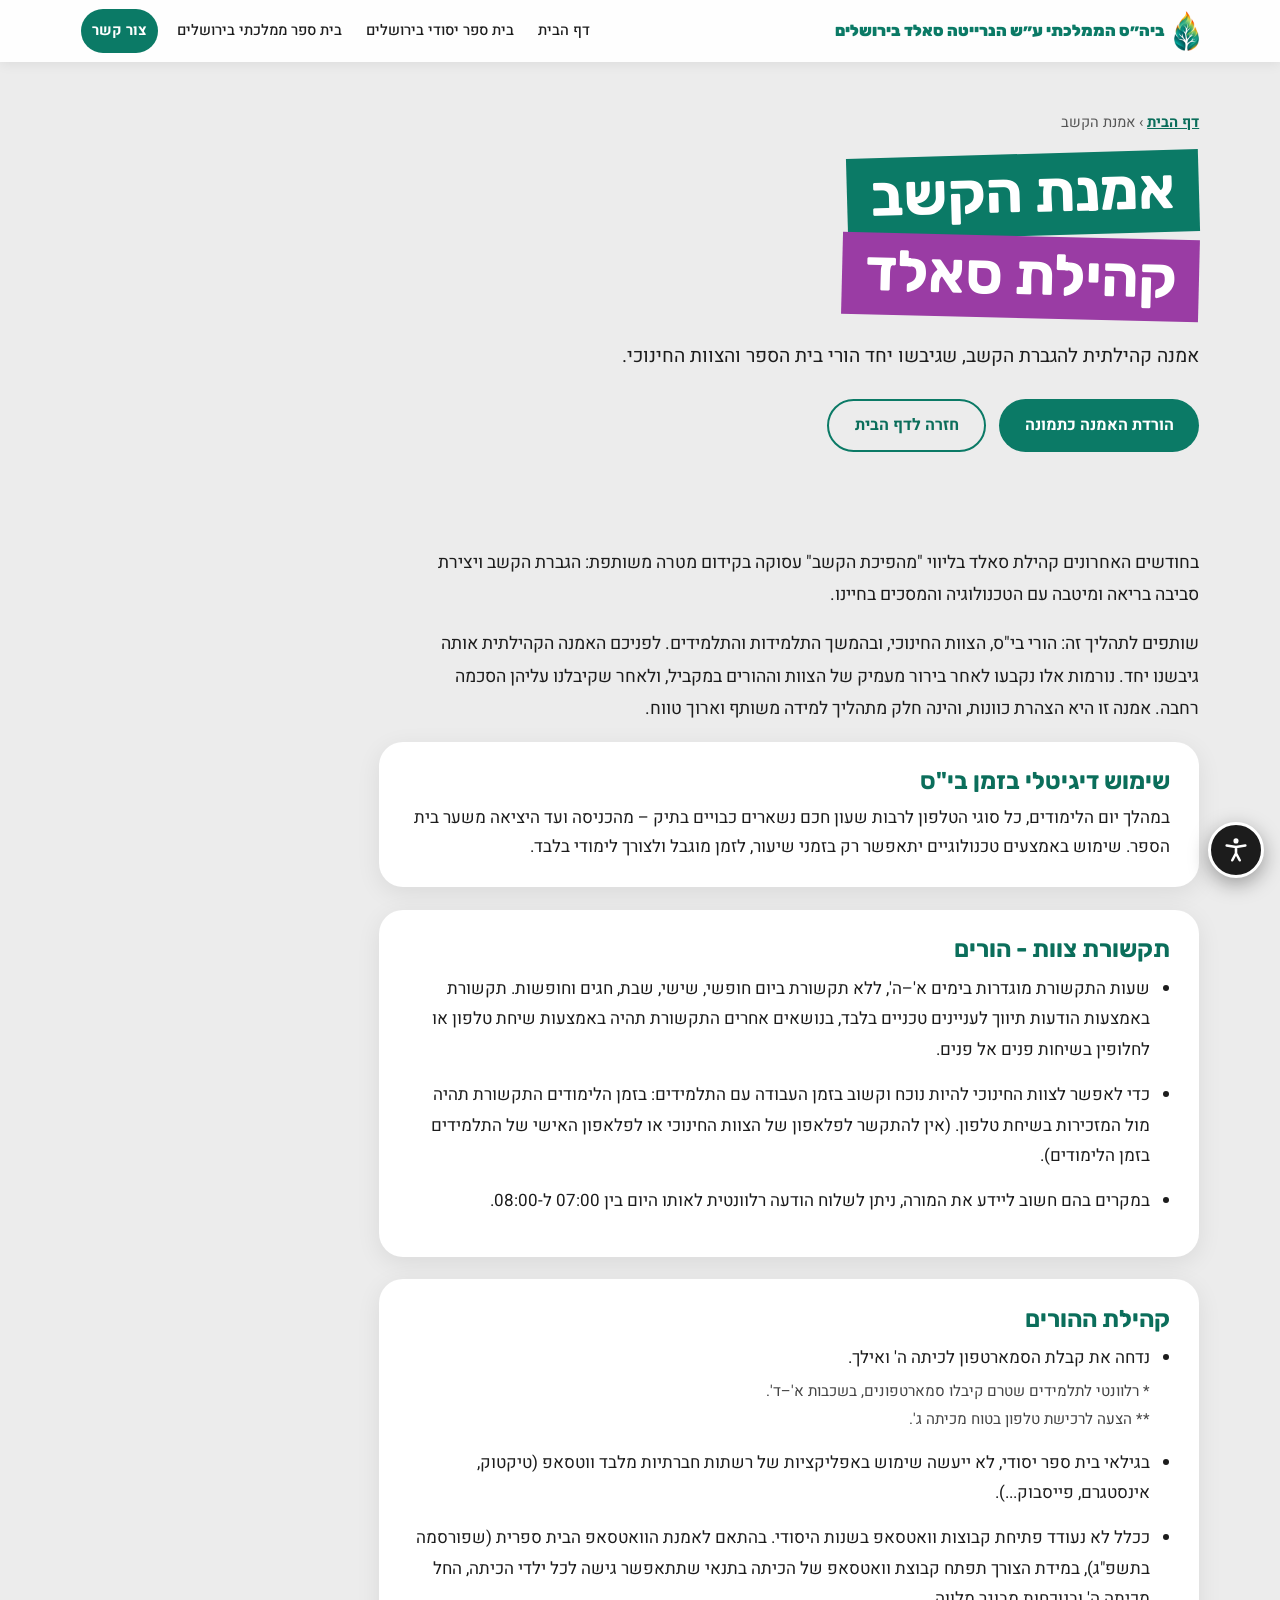
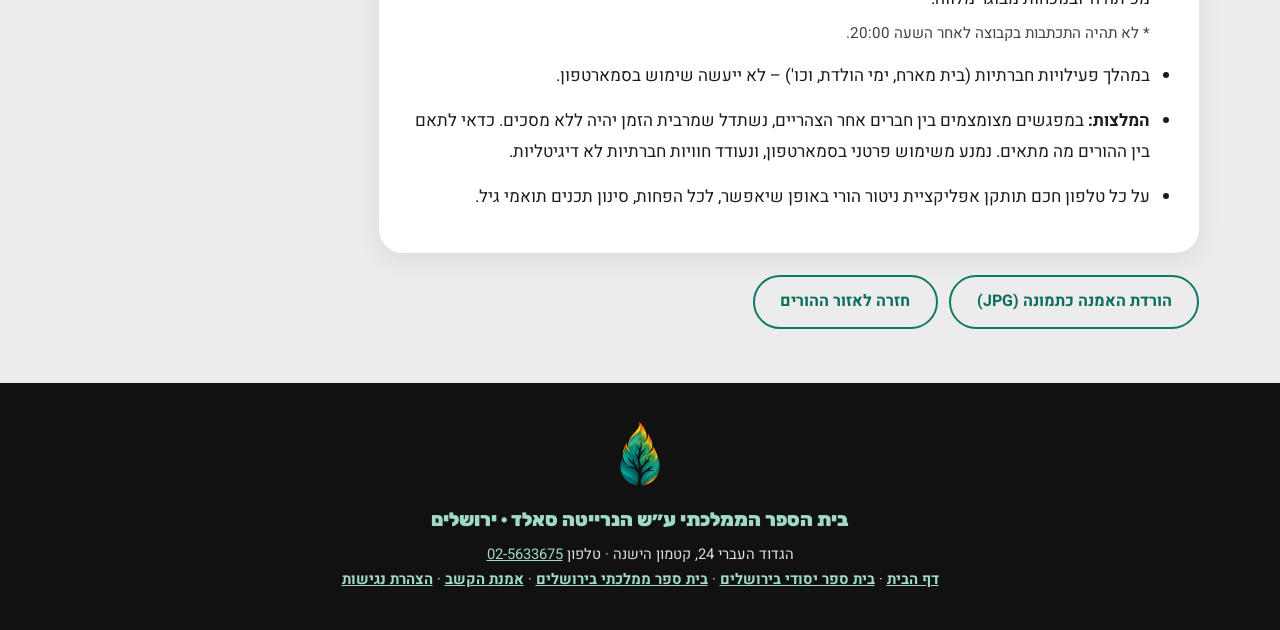
==== commit 4a7b3668: "Replace site logo with new transparent flame-leaf logo; add favicon Co-Authored-By: Claude Sonnet 5." ====
--- a/attention-charter/index.html
+++ b/attention-charter/index.html
@@ -16,7 +16,7 @@
 <meta property="og:url" content="https://szold-school.org/attention-charter/">
 <meta property="og:image" content="https://szold-school.org/og-image.jpg">
 <meta name="twitter:card" content="summary_large_image">
-<link rel="icon" href="/assets/leaf.png">
+<link rel="icon" type="image/png" href="/assets/favicon.png">
 <link rel="preconnect" href="https://fonts.googleapis.com">
 <link href="https://fonts.googleapis.com/css2?family=Heebo:wght@300;400;500;700;900&family=Rubik:wght@500;700;900&display=swap" rel="stylesheet">
 <link rel="stylesheet" href="/assets/site.css">
@@ -28,7 +28,7 @@
 <nav aria-label="תפריט ראשי">
   <div class="nav-inner">
     <a class="brand" href="/">
-      <img src="/assets/leaf.png" width="28" height="40" alt="">
+      <img src="/assets/leaf.png" width="25" height="40" alt="">
       <span>ביה״ס הממלכתי ע״ש הנרייטה סאלד בירושלים</span>
     </a>
     <button class="hamburger" id="navToggle" aria-label="פתיחת תפריט" aria-expanded="false" aria-controls="navLinks" onclick="toggleNav()"><span aria-hidden="true">☰</span></button>
--- a/assets/site.css
+++ b/assets/site.css
@@ -584,6 +584,10 @@
   .brand{font-size:.9rem;max-width:14rem}
 }
 
+a.chip{text-decoration:none;display:inline-block}
+a.chip:hover{filter:brightness(.95);text-decoration:underline}
+.acc details p a{color:var(--green-dark);font-weight:700}
+
 /* ===== עמודי נחיתה ===== */
 .sub-hero{padding:3rem 0 2.5rem;background:var(--paper)}
 .sub-hero h1{font-size:clamp(2rem,5.2vw,3.6rem);line-height:1.25;margin-bottom:1.4rem}
@@ -610,3 +614,35 @@
 .charter .box{background:#fff;border-radius:24px;padding:1.6rem 1.8rem;box-shadow:var(--shadow);max-width:820px;margin-bottom:1.4rem}
 .charter .box h2{font-size:1.5rem;color:var(--green-dark);margin-bottom:.5rem}
 @media(max-width:620px){.facts th{white-space:normal;width:7rem}.sub-cta .btn{width:100%;text-align:center}.cta-band{padding:1.5rem}}
+
+.tour{direction:ltr;height:min(72vh,640px);min-height:380px;border-radius:24px;overflow:hidden;background:#1c1c1c;margin-top:1rem}
+.tour .pnlm-container{font-family:'Heebo',sans-serif}
+.tour-scenes{display:grid;grid-template-columns:repeat(auto-fill,minmax(190px,1fr));gap:.8rem;margin-top:1rem}
+.tour-btn{display:flex;flex-direction:column;gap:.4rem;background:#fff;border:2px solid transparent;border-radius:16px;padding:.5rem;cursor:pointer;font-family:'Heebo';font-weight:700;font-size:.95rem;text-align:right;box-shadow:var(--shadow);color:var(--ink)}
+.tour-btn img{width:100%;height:auto;border-radius:10px;display:block}
+.tour-btn[aria-pressed="true"]{border-color:var(--green);background:#e9f6f2}
+.tour-btn:hover{border-color:var(--magenta)}
+.tour-status{font-weight:700;color:var(--green-dark);margin-top:.8rem}
+.tour-help{max-width:780px;margin-top:1rem;line-height:1.8}
+.tour-desc{max-width:780px;padding-inline-start:1.2rem;line-height:1.8;margin-top:.6rem}
+.pnlm-container .pnlm-hotspot-base.tour-arrow{height:60px;position:absolute;width:60px;height:60px;border-radius:50%;background:rgba(255,255,255,.92) url("data:image/svg+xml,%3Csvg xmlns='http://www.w3.org/2000/svg' viewBox='0 0 24 24'%3E%3Cpath d='M12 4l7 8h-4.5v8h-5v-8H5z' fill='%230b7a66'/%3E%3C/svg%3E") center/70% no-repeat;border:4px solid #0b7a66;box-shadow:0 4px 14px rgba(0,0,0,.4);cursor:pointer}
+.pnlm-container .pnlm-hotspot-base.tour-arrow:hover,.pnlm-container .pnlm-hotspot-base.tour-arrow:focus{border-color:#9a3ca4;outline:3px solid #fff}
+.pnlm-hotspot-base.tour-arrow span{visibility:hidden;position:absolute;top:68px;left:50%;transform:translateX(-50%);background:rgba(0,0,0,.75);color:#fff;padding:3px 10px;border-radius:8px;white-space:nowrap;font-family:'Heebo';font-weight:700;direction:rtl}
+.pnlm-hotspot-base.tour-arrow:hover span,.pnlm-hotspot-base.tour-arrow:focus span{visibility:visible}
+
+.tours{display:grid;grid-template-columns:repeat(auto-fit,minmax(260px,1fr));gap:1.2rem;margin-top:1.4rem}
+.tour-card{display:flex;flex-direction:column;background:#fff;border-radius:24px;overflow:hidden;box-shadow:var(--shadow);text-decoration:none;color:var(--ink);border:3px solid transparent}
+a.tour-card:hover,a.tour-card:focus-visible{border-color:var(--magenta)}
+.tour-card img,.tour-card .ph{width:100%;aspect-ratio:2/1;object-fit:cover;display:block;background:linear-gradient(135deg,#0b7a66,#9a3ca4)}
+.tour-card .ph{display:flex;align-items:center;justify-content:center;color:#fff;font:900 2.4rem 'Rubik',sans-serif}
+.tour-card .tc{padding:1rem 1.2rem 1.3rem}
+.tour-card h2{font-size:1.35rem;margin:0 0 .4rem;color:var(--green-dark)}
+.tour-card p{margin:0 0 .8rem;line-height:1.7}
+.tour-card .go{font-weight:700;color:var(--magenta)}
+.tour-card.soon{opacity:.85}
+.pick{font-size:1.5rem;margin:1.4rem 0 0;color:var(--green-dark)}
+.tour-card .go{display:inline-block;background:var(--green);color:#fff;padding:.55rem 1.3rem;border-radius:999px;font-size:1.05rem}
+.tour-card.soon .go{background:#9a9a9a}
+.tour-card h2{font-size:1.6rem}
+.sub-hero:has(.tours){padding-bottom:2.5rem}
+.tour-card.soon .go{color:#555}
